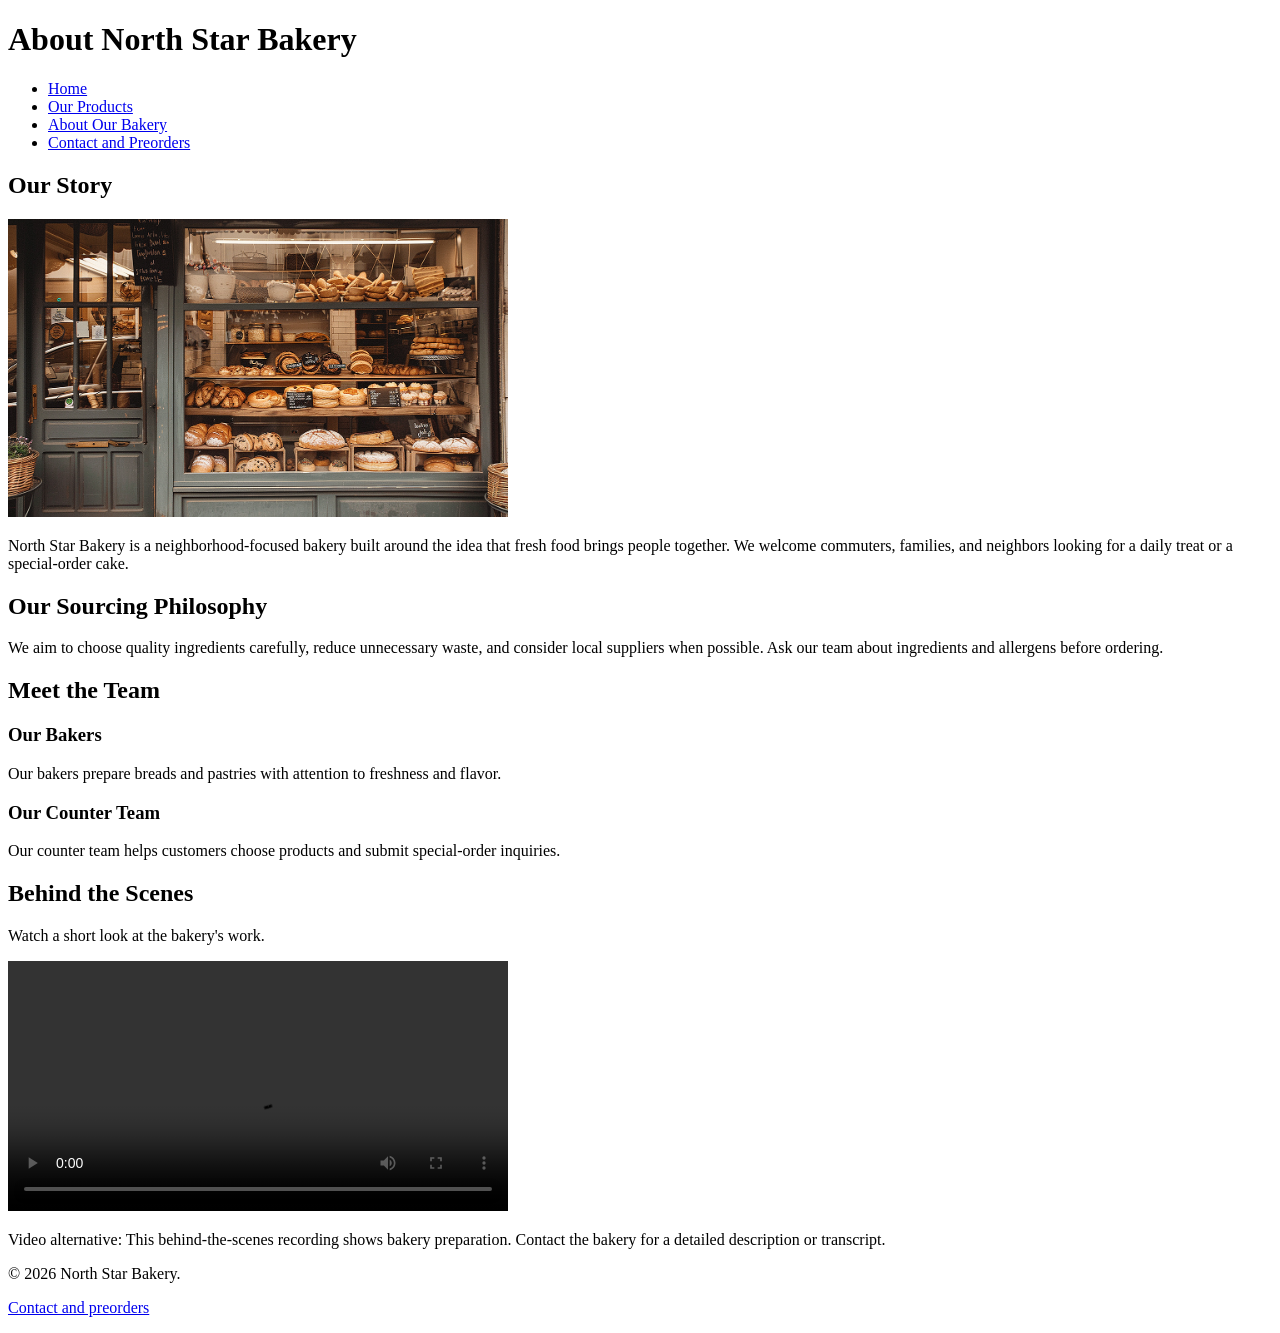
==== north-star-bakery/about.html @ 02d98a2b "Complete North Star Bakery Touchstone Task 2" ====
<!DOCTYPE html>
<html lang="en">
<head>
    <meta charset="UTF-8">
    <meta name="viewport" content="width=device-width, initial-scale=1.0">
    <meta name="description" content="Learn about our bakery, ingredients, and team.">
    <title>About North Star Bakery | North Star Bakery</title>
</head>
<body>
    <header>
        <h1>About North Star Bakery</h1>
        <nav aria-label="Main navigation">
            <ul>
        <li><a href="index.html">Home</a></li>
        <li><a href="products.html">Our Products</a></li>
        <li><a href="about.html" aria-current="page">About Our Bakery</a></li>
        <li><a href="contact.html">Contact and Preorders</a></li>
            </ul>
        </nav>
    </header>
    <main>
        <section>
            <h2>Our Story</h2>
            <img src="images/bakery-storefront_c.png" alt="Exterior storefront of North Star Bakery" width="500">
            <p>North Star Bakery is a neighborhood-focused bakery built around the idea that fresh food brings people together. We welcome commuters, families, and neighbors looking for a daily treat or a special-order cake.</p>
        </section>
        <section>
            <h2>Our Sourcing Philosophy</h2>
            <p>We aim to choose quality ingredients carefully, reduce unnecessary waste, and consider local suppliers when possible. Ask our team about ingredients and allergens before ordering.</p>
        </section>
        <section>
            <h2>Meet the Team</h2>
            <h3>Our Bakers</h3>
            <p>Our bakers prepare breads and pastries with attention to freshness and flavor.</p>
            <h3>Our Counter Team</h3>
            <p>Our counter team helps customers choose products and submit special-order inquiries.</p>
        </section>
        <section>
            <h2>Behind the Scenes</h2>
            <p>Watch a short look at the bakery's work.</p>
            <video controls preload="metadata" width="500">
                <source src="media/bakery-behind-scenes_c.mp4" type="video/mp4">
                Your browser does not support video playback.
            </video>
            <p>Video alternative: This behind-the-scenes recording shows bakery preparation. Contact the bakery for a detailed description or transcript.</p>
        </section>
    </main>
    <footer>
        <p>&copy; 2026 North Star Bakery.</p>
        <p><a href="contact.html">Contact and preorders</a></p>
    </footer>
</body>
</html>
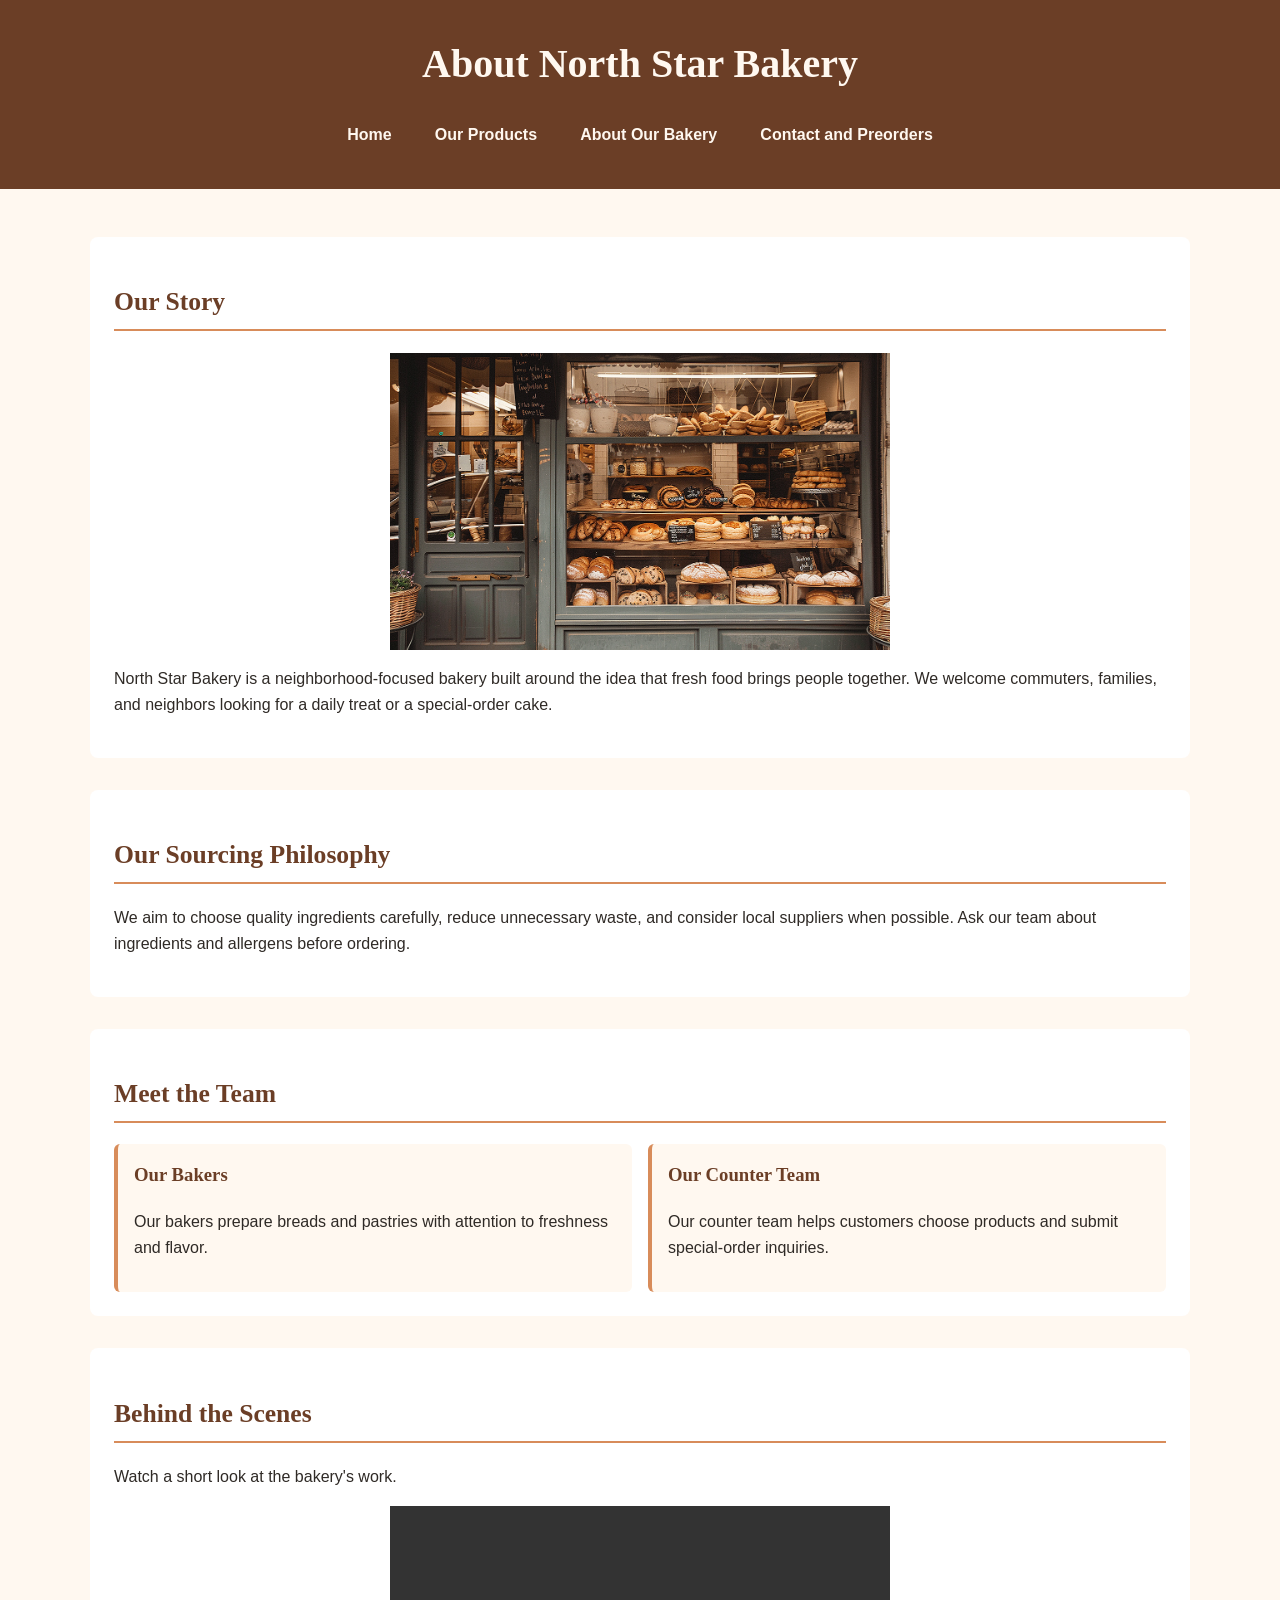
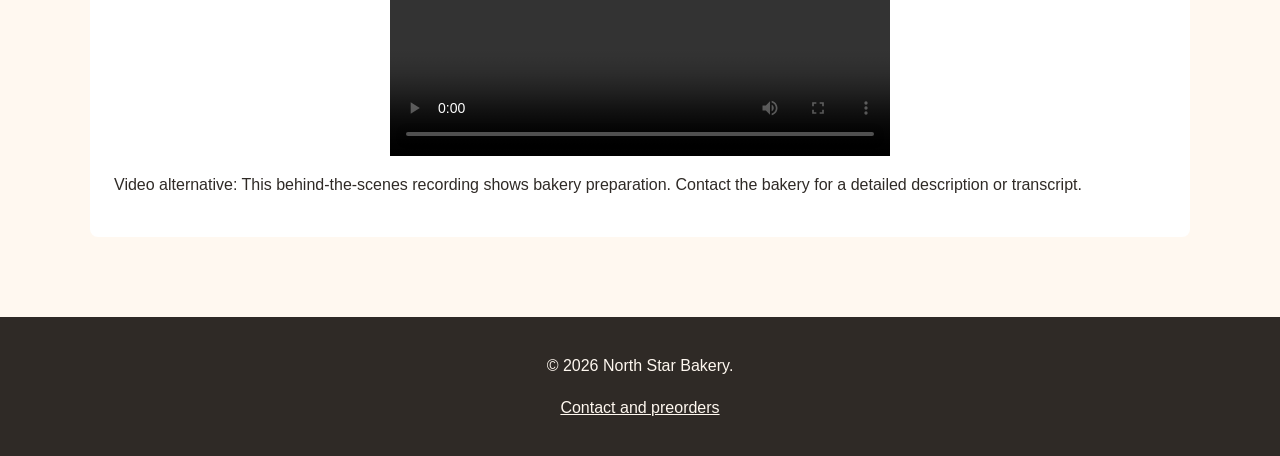
==== commit f16d0835: "Complete responsive design for Touchstone 3" ====
--- a/north-star-bakery/about.html
+++ b/north-star-bakery/about.html
@@ -3,51 +3,107 @@
 <head>
     <meta charset="UTF-8">
     <meta name="viewport" content="width=device-width, initial-scale=1.0">
-    <meta name="description" content="Learn about our bakery, ingredients, and team.">
+    <meta name="description" content="Learn about North Star Bakery, our ingredients, and our team.">
     <title>About North Star Bakery | North Star Bakery</title>
+    <link rel="stylesheet" href="styles.css">
 </head>
+
 <body>
+
     <header>
         <h1>About North Star Bakery</h1>
+
         <nav aria-label="Main navigation">
             <ul>
-        <li><a href="index.html">Home</a></li>
-        <li><a href="products.html">Our Products</a></li>
-        <li><a href="about.html" aria-current="page">About Our Bakery</a></li>
-        <li><a href="contact.html">Contact and Preorders</a></li>
+                <li><a href="index.html">Home</a></li>
+                <li><a href="products.html">Our Products</a></li>
+                <li><a href="about.html" aria-current="page">About Our Bakery</a></li>
+                <li><a href="contact.html">Contact and Preorders</a></li>
             </ul>
         </nav>
     </header>
+
     <main>
+
         <section>
             <h2>Our Story</h2>
-            <img src="images/bakery-storefront_c.png" alt="Exterior storefront of North Star Bakery" width="500">
-            <p>North Star Bakery is a neighborhood-focused bakery built around the idea that fresh food brings people together. We welcome commuters, families, and neighbors looking for a daily treat or a special-order cake.</p>
+
+            <img
+                src="images/bakery-storefront_c.png"
+                alt="Exterior storefront of North Star Bakery"
+                width="500"
+            >
+
+            <p>
+                North Star Bakery is a neighborhood-focused bakery built around
+                the idea that fresh food brings people together. We welcome
+                commuters, families, and neighbors looking for a daily treat
+                or a special-order cake.
+            </p>
         </section>
+
         <section>
             <h2>Our Sourcing Philosophy</h2>
-            <p>We aim to choose quality ingredients carefully, reduce unnecessary waste, and consider local suppliers when possible. Ask our team about ingredients and allergens before ordering.</p>
+
+            <p>
+                We aim to choose quality ingredients carefully, reduce
+                unnecessary waste, and consider local suppliers when possible.
+                Ask our team about ingredients and allergens before ordering.
+            </p>
         </section>
+
         <section>
             <h2>Meet the Team</h2>
-            <h3>Our Bakers</h3>
-            <p>Our bakers prepare breads and pastries with attention to freshness and flavor.</p>
-            <h3>Our Counter Team</h3>
-            <p>Our counter team helps customers choose products and submit special-order inquiries.</p>
+
+            <div class="staff-list">
+
+                <article>
+                    <h3>Our Bakers</h3>
+                    <p>
+                        Our bakers prepare breads and pastries with attention
+                        to freshness and flavor.
+                    </p>
+                </article>
+
+                <article>
+                    <h3>Our Counter Team</h3>
+                    <p>
+                        Our counter team helps customers choose products and
+                        submit special-order inquiries.
+                    </p>
+                </article>
+
+            </div>
         </section>
+
         <section>
             <h2>Behind the Scenes</h2>
-            <p>Watch a short look at the bakery's work.</p>
+
+            <p>
+                Watch a short look at the bakery's work.
+            </p>
+
             <video controls preload="metadata" width="500">
-                <source src="media/bakery-behind-scenes_c.mp4" type="video/mp4">
+                <source
+                    src="media/bakery-behind-scenes_c.mp4"
+                    type="video/mp4"
+                >
                 Your browser does not support video playback.
             </video>
-            <p>Video alternative: This behind-the-scenes recording shows bakery preparation. Contact the bakery for a detailed description or transcript.</p>
+
+            <p>
+                Video alternative: This behind-the-scenes recording shows
+                bakery preparation. Contact the bakery for a detailed
+                description or transcript.
+            </p>
         </section>
+
     </main>
+
     <footer>
         <p>&copy; 2026 North Star Bakery.</p>
         <p><a href="contact.html">Contact and preorders</a></p>
     </footer>
+
 </body>
-</html>
+</html>
--- a/north-star-bakery/styles.css
+++ b/north-star-bakery/styles.css
@@ -0,0 +1,294 @@
+/* North Star Bakery - Touchstone 3 */
+
+/* Base styles - mobile first */
+* {
+    box-sizing: border-box;
+}
+
+body {
+    margin: 0;
+    background-color: #FFF8F0;
+    color: #2F2A26;
+    font-family: Arial, Helvetica, sans-serif;
+    line-height: 1.6;
+}
+
+/* Header and navigation */
+header {
+    background-color: #6B3E26;
+    color: #FFF8F0;
+    padding: 1.5rem 1rem;
+    text-align: center;
+}
+
+header h1 {
+    margin: 0 0 1rem;
+    color: #FFF8F0;
+    font-family: Georgia, "Times New Roman", serif;
+    font-size: 2rem;
+}
+
+nav ul {
+    display: flex;
+    flex-direction: column;
+    gap: 0.5rem;
+    list-style: none;
+    margin: 0;
+    padding: 0;
+}
+
+nav a {
+    display: block;
+    color: #FFF8F0;
+    font-weight: bold;
+    padding: 0.6rem;
+    text-decoration: none;
+}
+
+nav a:hover,
+nav a:focus {
+    background-color: #D88C5A;
+    color: #2F2A26;
+}
+
+/* Main page content */
+main {
+    width: 90%;
+    max-width: 1100px;
+    margin: 0 auto;
+    padding: 2rem 0;
+}
+
+section {
+    margin-bottom: 2rem;
+    padding: 1.5rem;
+    background-color: #FFFFFF;
+    border-radius: 8px;
+}
+
+h2,
+h3 {
+    color: #6B3E26;
+    font-family: Georgia, "Times New Roman", serif;
+}
+
+h2 {
+    font-size: 1.6rem;
+    border-bottom: 2px solid #D88C5A;
+    padding-bottom: 0.4rem;
+}
+
+a {
+    color: #6B3E26;
+}
+
+a:hover,
+a:focus {
+    color: #D88C5A;
+}
+
+/* Images and media */
+img,
+video {
+    display: block;
+    max-width: 100%;
+    height: auto;
+    margin: 1rem auto;
+}
+
+figure {
+    margin: 1.5rem 0;
+}
+
+figcaption {
+    margin-top: 0.5rem;
+    text-align: center;
+    font-style: italic;
+}
+
+audio {
+    width: 100%;
+    margin: 1rem 0;
+}
+
+/* Homepage bakery highlights */
+.bakery-highlights {
+    display: flex;
+    flex-direction: column;
+    gap: 1rem;
+}
+
+.bakery-highlights article {
+    flex: 1;
+    background-color: #FFF8F0;
+    border-left: 4px solid #D88C5A;
+    border-radius: 6px;
+    padding: 1rem;
+}
+
+.bakery-highlights h3 {
+    margin-top: 0;
+}
+
+/* Product and staff layouts */
+.product-list,
+.staff-list {
+    display: flex;
+    flex-direction: column;
+    gap: 1rem;
+}
+
+.product-list > *,
+.staff-list > * {
+    background-color: #FFF8F0;
+    border-left: 4px solid #D88C5A;
+    border-radius: 6px;
+    padding: 1rem;
+}
+
+.product-list h3,
+.staff-list h3 {
+    margin-top: 0;
+}
+
+/* Forms */
+form {
+    width: 100%;
+    max-width: 700px;
+}
+
+fieldset {
+    border: 2px solid #D88C5A;
+    border-radius: 8px;
+    margin-bottom: 1.5rem;
+    padding: 1.25rem;
+}
+
+legend {
+    color: #6B3E26;
+    font-family: Georgia, "Times New Roman", serif;
+    font-weight: bold;
+}
+
+label {
+    display: block;
+    margin-top: 1rem;
+    margin-bottom: 0.25rem;
+    font-weight: bold;
+}
+
+input,
+select,
+textarea {
+    width: 100%;
+    padding: 0.7rem;
+    border: 1px solid #6B3E26;
+    border-radius: 4px;
+    background-color: #FFFFFF;
+    color: #2F2A26;
+    font: inherit;
+}
+
+input:focus,
+select:focus,
+textarea:focus {
+    outline: 2px solid #D88C5A;
+    outline-offset: 2px;
+}
+
+textarea {
+    min-height: 120px;
+    resize: vertical;
+}
+
+button {
+    background-color: #6B3E26;
+    color: #FFF8F0;
+    border: none;
+    border-radius: 4px;
+    cursor: pointer;
+    font: inherit;
+    font-weight: bold;
+    padding: 0.75rem 1.25rem;
+    margin-right: 0.5rem;
+    margin-bottom: 0.5rem;
+}
+
+button:hover,
+button:focus {
+    background-color: #D88C5A;
+    color: #2F2A26;
+}
+
+/* Radio button options */
+.radio-option {
+    display: flex;
+    align-items: center;
+    gap: 0.5rem;
+    margin: 0.75rem 0;
+}
+
+.radio-option input {
+    width: auto;
+    margin: 0;
+}
+
+.radio-option label {
+    display: inline;
+    margin: 0;
+    font-weight: normal;
+}
+
+/* Footer */
+footer {
+    background-color: #2F2A26;
+    color: #FFF8F0;
+    padding: 1.25rem;
+    text-align: center;
+}
+
+footer a {
+    color: #FFF8F0;
+}
+
+footer a:hover,
+footer a:focus {
+    color: #D88C5A;
+}
+
+/* Larger screens */
+@media (min-width: 700px) {
+
+    header {
+        padding: 2rem;
+    }
+
+    header h1 {
+        font-size: 2.5rem;
+    }
+
+    nav ul {
+        flex-direction: row;
+        justify-content: center;
+        gap: 1.5rem;
+    }
+
+    main {
+        padding: 3rem 0;
+    }
+
+    .bakery-highlights {
+        flex-direction: row;
+    }
+
+    .product-list,
+    .staff-list {
+        flex-direction: row;
+        flex-wrap: wrap;
+    }
+
+    .product-list > *,
+    .staff-list > * {
+        flex: 1 1 250px;
+    }
+}
